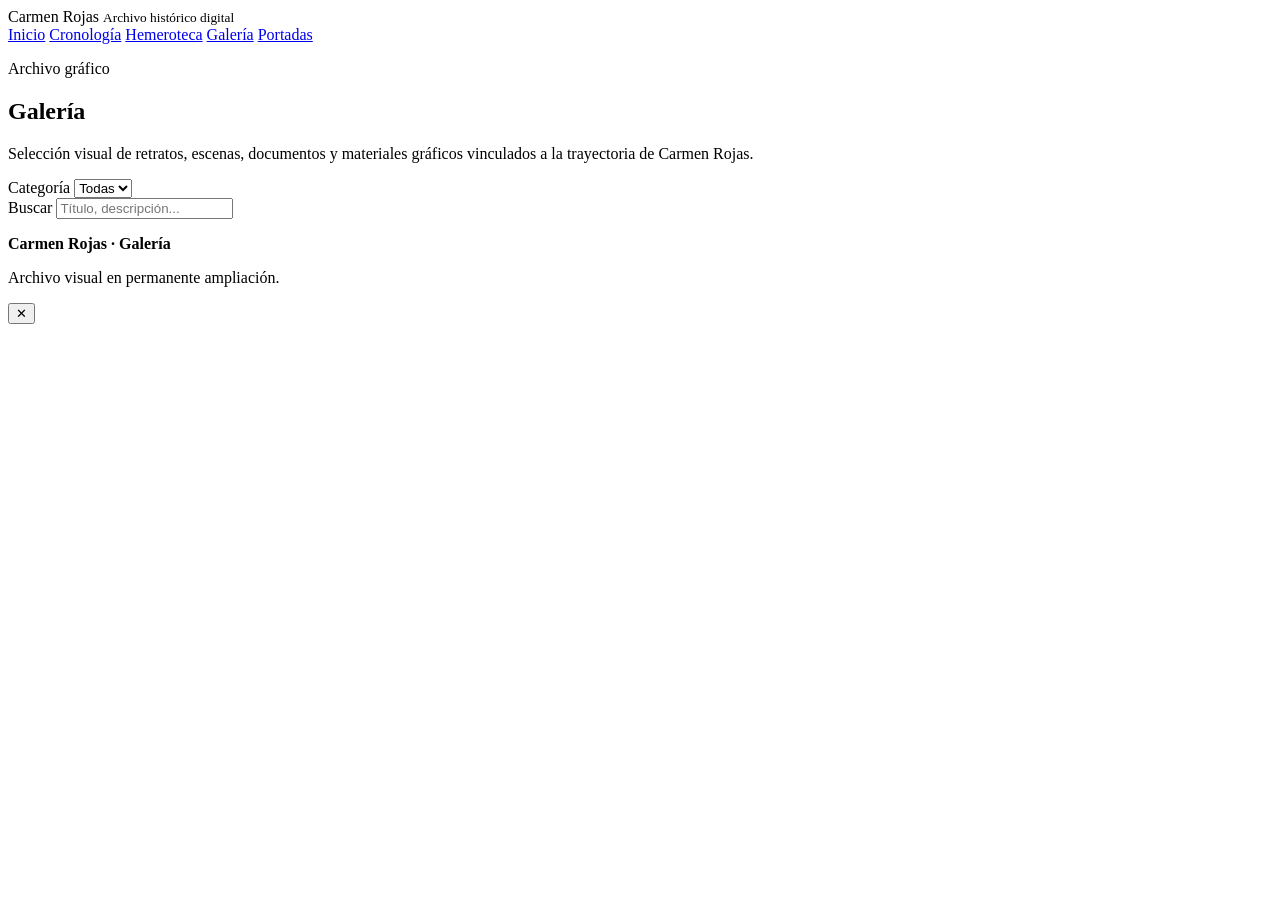
==== galeria.html @ 38654267 "Add files via upload" ====
<!DOCTYPE html>
<html lang="es">
<head>
  <meta charset="UTF-8" />
  <meta name="viewport" content="width=device-width, initial-scale=1.0" />
  <title>Galería | Carmen Rojas</title>
  <link rel="stylesheet" href="css/styles.css" />
</head>
<body>
  <header class="site-header simple-header">
    <div class="topbar solid">
      <div class="brand">
        Carmen Rojas
        <small>Archivo histórico digital</small>
      </div>

      <nav class="nav dark-nav">
        <a href="index.html">Inicio</a>
        <a href="cronologia.html">Cronología</a>
        <a href="hemeroteca.html">Hemeroteca</a>
        <a href="galeria.html">Galería</a>
        <a href="portadas.html" class="active">Portadas</a>
      </nav>
    </div>
  </header>

  <main>
    <section class="section page-hero reveal">
      <div class="section-narrow intro-center">
        <p class="section-tag">Archivo gráfico</p>
        <h1 class="page-title">Galería</h1>
        <p class="lead">
          Selección visual de retratos, escenas, documentos y materiales gráficos
          vinculados a la trayectoria de Carmen Rojas.
        </p>
      </div>
    </section>

    <section class="section reveal">
      <div class="filters-bar">
        <div class="filters-group">
          <label for="galleryCategory">Categoría</label>
          <select id="galleryCategory">
            <option value="all">Todas</option>
          </select>
        </div>

        <div class="filters-group search-group">
          <label for="gallerySearch">Buscar</label>
          <input id="gallerySearch" type="text" placeholder="Título, descripción..." />
        </div>
      </div>

      <div id="galleryGrid" class="gallery-grid"></div>
      <p id="galleryEmpty" class="empty-state" hidden>No hay imágenes que coincidan con la búsqueda.</p>
    </section>
  </main>

  <footer class="site-footer">
    <div class="inner">
      <p><strong>Carmen Rojas · Galería</strong></p>
      <p>Archivo visual en permanente ampliación.</p>
    </div>
  </footer>

  <div id="galleryModal" class="modal" aria-hidden="true">
    <button id="galleryModalClose" class="modal-close" aria-label="Cerrar">✕</button>
    <div class="modal-panel">
      <div class="modal-image">
        <img id="galleryModalImg" src="" alt="" />
      </div>
      <div class="modal-info">
        <span id="galleryModalCategory" class="archive-type"></span>
        <h3 id="galleryModalTitle"></h3>
        <div id="galleryModalMeta" class="meta"></div>
        <p id="galleryModalDescription"></p>
      </div>
    </div>
  </div>

  <script src="js/data.js"></script>
  <script src="js/main.js"></script>
</body>
</html>
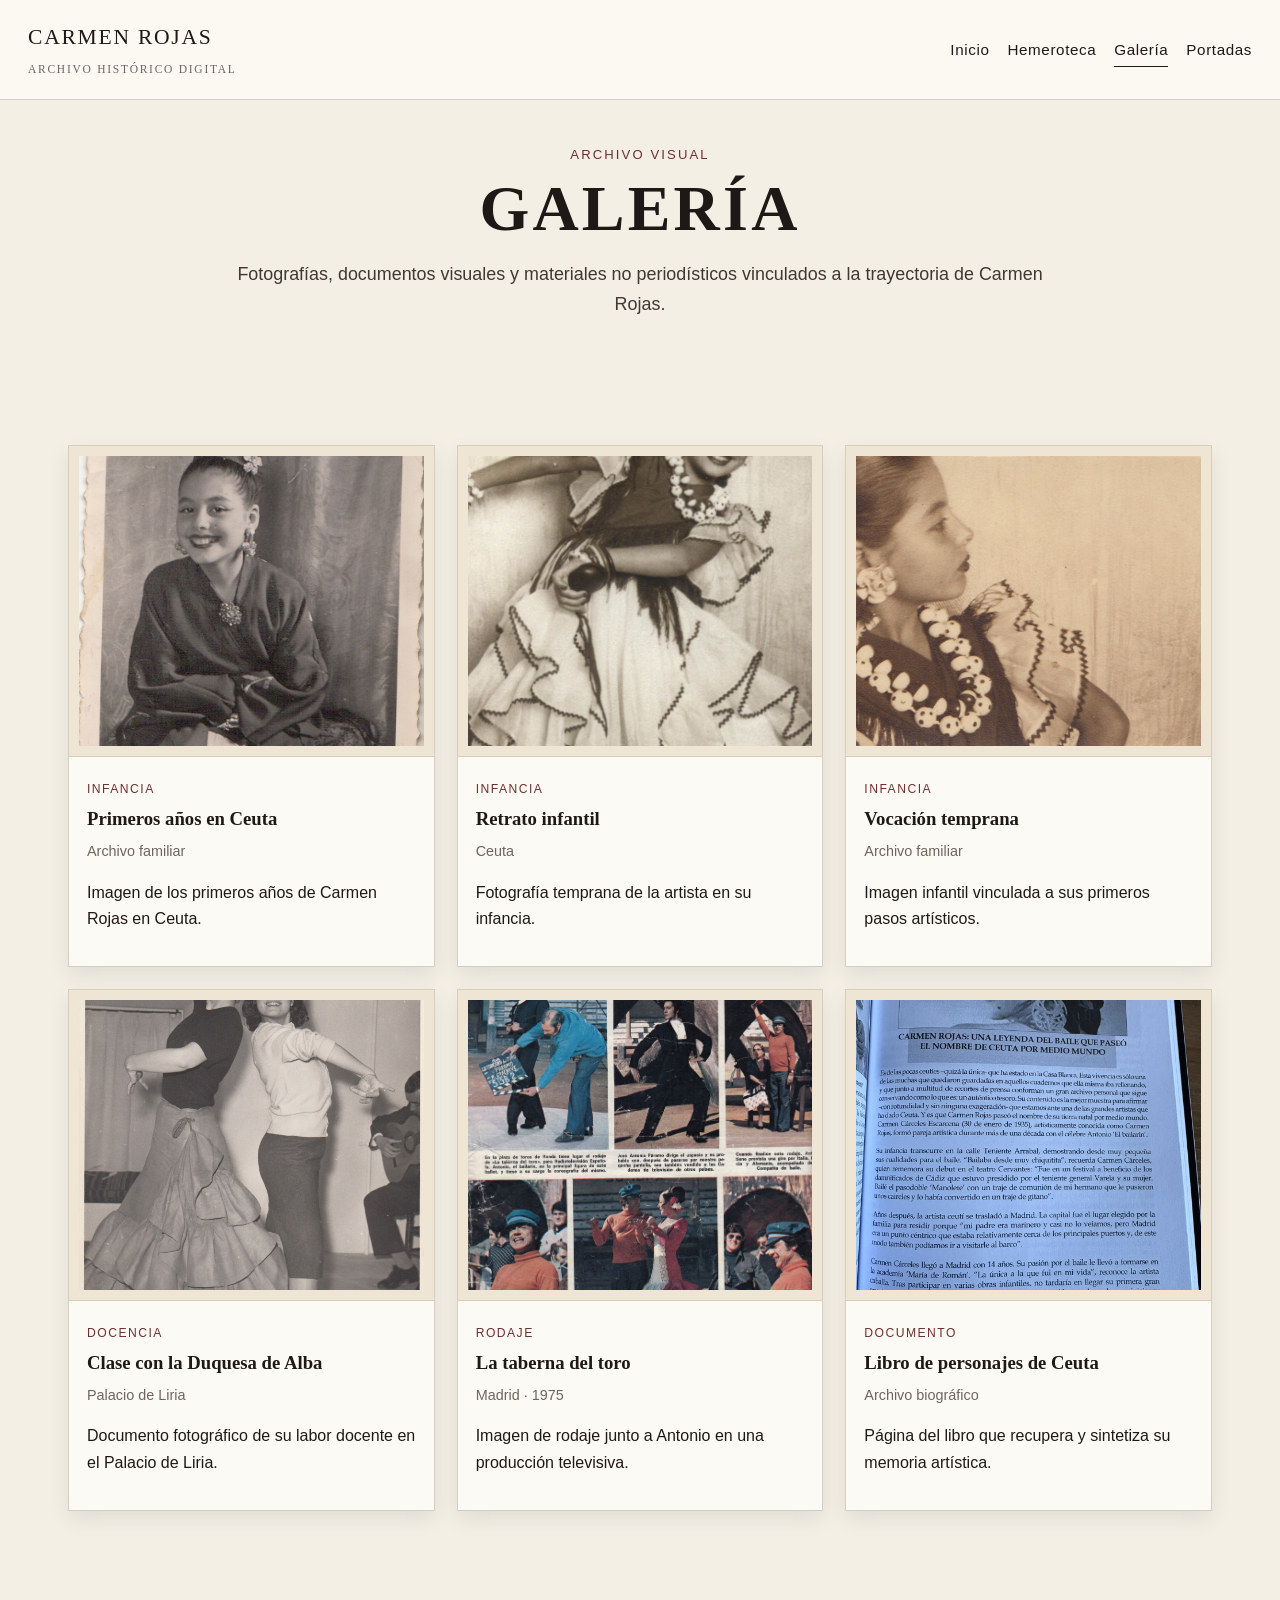
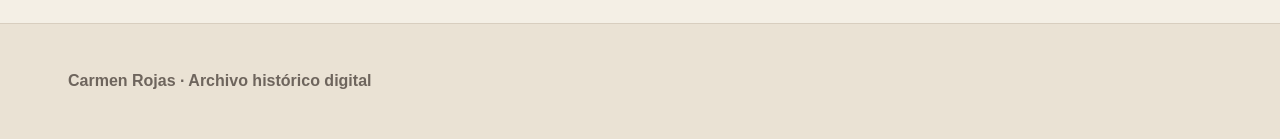
==== commit 247ba386: "Reemplazo de proyecto completo por gran numero de cambios" ====
--- a/galeria.html
+++ b/galeria.html
@@ -1,84 +1 @@
-<!DOCTYPE html>
-<html lang="es">
-<head>
-  <meta charset="UTF-8" />
-  <meta name="viewport" content="width=device-width, initial-scale=1.0" />
-  <title>Galería | Carmen Rojas</title>
-  <link rel="stylesheet" href="css/styles.css" />
-</head>
-<body>
-  <header class="site-header simple-header">
-    <div class="topbar solid">
-      <div class="brand">
-        Carmen Rojas
-        <small>Archivo histórico digital</small>
-      </div>
-
-      <nav class="nav dark-nav">
-        <a href="index.html">Inicio</a>
-        <a href="cronologia.html">Cronología</a>
-        <a href="hemeroteca.html">Hemeroteca</a>
-        <a href="galeria.html">Galería</a>
-        <a href="portadas.html" class="active">Portadas</a>
-      </nav>
-    </div>
-  </header>
-
-  <main>
-    <section class="section page-hero reveal">
-      <div class="section-narrow intro-center">
-        <p class="section-tag">Archivo gráfico</p>
-        <h1 class="page-title">Galería</h1>
-        <p class="lead">
-          Selección visual de retratos, escenas, documentos y materiales gráficos
-          vinculados a la trayectoria de Carmen Rojas.
-        </p>
-      </div>
-    </section>
-
-    <section class="section reveal">
-      <div class="filters-bar">
-        <div class="filters-group">
-          <label for="galleryCategory">Categoría</label>
-          <select id="galleryCategory">
-            <option value="all">Todas</option>
-          </select>
-        </div>
-
-        <div class="filters-group search-group">
-          <label for="gallerySearch">Buscar</label>
-          <input id="gallerySearch" type="text" placeholder="Título, descripción..." />
-        </div>
-      </div>
-
-      <div id="galleryGrid" class="gallery-grid"></div>
-      <p id="galleryEmpty" class="empty-state" hidden>No hay imágenes que coincidan con la búsqueda.</p>
-    </section>
-  </main>
-
-  <footer class="site-footer">
-    <div class="inner">
-      <p><strong>Carmen Rojas · Galería</strong></p>
-      <p>Archivo visual en permanente ampliación.</p>
-    </div>
-  </footer>
-
-  <div id="galleryModal" class="modal" aria-hidden="true">
-    <button id="galleryModalClose" class="modal-close" aria-label="Cerrar">✕</button>
-    <div class="modal-panel">
-      <div class="modal-image">
-        <img id="galleryModalImg" src="" alt="" />
-      </div>
-      <div class="modal-info">
-        <span id="galleryModalCategory" class="archive-type"></span>
-        <h3 id="galleryModalTitle"></h3>
-        <div id="galleryModalMeta" class="meta"></div>
-        <p id="galleryModalDescription"></p>
-      </div>
-    </div>
-  </div>
-
-  <script src="js/data.js"></script>
-  <script src="js/main.js"></script>
-</body>
-</html>
+<!DOCTYPE html><html lang="es"><head><meta charset="UTF-8" /><meta name="viewport" content="width=device-width, initial-scale=1.0" /><title>Galería | Carmen Rojas</title><link rel="stylesheet" href="css/styles.css" /></head><body><header class="site-header simple-header"><div class="topbar solid"><div class="brand">Carmen Rojas<small>Archivo histórico digital</small></div><nav class="nav dark-nav"><a href="index.html">Inicio</a><a href="hemeroteca.html">Hemeroteca</a><a href="galeria.html" class="active">Galería</a><a href="portadas.html">Portadas</a></nav></div></header><main><section class="section page-hero reveal"><div class="section-narrow intro-center"><p class="section-tag">Archivo visual</p><h1 class="page-title">Galería</h1><p class="lead">Fotografías, documentos visuales y materiales no periodísticos vinculados a la trayectoria de Carmen Rojas.</p></div></section><section class="section reveal"><div id="galleryGrid" class="gallery-grid"></div></section></main><footer class="site-footer"><div class="inner"><p><strong>Carmen Rojas · Archivo histórico digital</strong></p></div></footer><script src="js/data.js"></script><script src="js/main.js"></script></body></html>
--- a/css/styles.css
+++ b/css/styles.css
@@ -0,0 +1,715 @@
+:root {
+  --bg: #f4efe5;
+  --paper: #fcfaf5;
+  --paper-2: #efe5d4;
+  --ink: #1e1916;
+  --muted: #6e655d;
+  --line: #d8cebf;
+  --accent: #6f2f2f;
+  --shadow: rgba(0, 0, 0, .08);
+}
+
+* {
+  box-sizing: border-box
+}
+
+html {
+  scroll-behavior: smooth
+}
+
+body {
+  margin: 0;
+  background: var(--bg);
+  color: var(--ink);
+  font-family: Arial, Helvetica, sans-serif;
+  line-height: 1.65
+}
+
+img {
+  max-width: 100%;
+  display: block
+}
+
+a {
+  text-decoration: none
+}
+
+.site-header {
+  position: relative
+}
+
+.topbar {
+  position: absolute;
+  top: 0;
+  left: 0;
+  z-index: 20;
+  width: 100%;
+  padding: 20px 28px;
+  display: flex;
+  justify-content: space-between;
+  align-items: center;
+  gap: 24px;
+  color: #fff
+}
+
+.brand {
+  font-family: Georgia, serif;
+  font-size: 1.35rem;
+  text-transform: uppercase;
+  letter-spacing: .08em
+}
+
+.brand small {
+  display: block;
+  margin-top: 4px;
+  color: rgba(255, 255, 255, .82);
+  font-size: .72rem;
+  letter-spacing: .15em
+}
+
+.nav {
+  display: flex;
+  flex-wrap: wrap;
+  gap: 18px
+}
+
+.nav a {
+  color: #fff;
+  position: relative;
+  font-size: .95rem;
+  letter-spacing: .04em
+}
+
+.nav a::after {
+  content: "";
+  position: absolute;
+  left: 0;
+  bottom: -5px;
+  width: 0;
+  height: 1px;
+  background: currentColor;
+  transition: width .25s ease
+}
+
+.nav a:hover::after,
+.nav a.active::after {
+  width: 100%
+}
+
+.hero {
+  position: relative;
+  min-height: 100vh;
+  display: flex;
+  align-items: center;
+  overflow: hidden
+}
+
+.hero-bg {
+  position: absolute;
+  inset: 0;
+  width: 100%;
+  height: 100%;
+  object-fit: cover
+}
+
+.hero-overlay {
+  position: absolute;
+  inset: 0;
+  background: linear-gradient(to bottom, rgba(8, 8, 8, .38), rgba(8, 8, 8, .46)), linear-gradient(to right, rgba(10, 10, 10, .72), rgba(10, 10, 10, .20));
+  z-index: 1
+}
+
+.hero-content {
+  position: relative;
+  z-index: 2;
+  max-width: 1200px;
+  width: 100%;
+  margin: 0 auto;
+  padding: 120px 28px 80px;
+  color: #fff
+}
+
+.eyebrow {
+  margin: 0 0 14px;
+  text-transform: uppercase;
+  letter-spacing: .18em;
+  font-size: .8rem;
+  color: rgba(255, 255, 255, .82)
+}
+
+.hero h1 {
+  margin: 0;
+  font-family: Georgia, serif;
+  font-size: clamp(3rem, 7vw, 6rem);
+  line-height: .98;
+  text-transform: uppercase;
+  letter-spacing: .05em
+}
+
+.hero-subtitle {
+  margin: 18px 0 10px;
+  font-family: Georgia, serif;
+  font-size: clamp(1.1rem, 2vw, 1.6rem);
+  color: #f1e8dc
+}
+
+.hero-description {
+  max-width: 720px;
+  font-size: 1.05rem;
+  color: rgba(255, 255, 255, .9)
+}
+
+.hero-button {
+  display: inline-block;
+  margin-top: 18px;
+  padding: 12px 18px;
+  background: rgba(255, 255, 255, .12);
+  color: #fff;
+  border: 1px solid rgba(255, 255, 255, .28)
+}
+
+.section {
+  max-width: 1200px;
+  margin: 0 auto;
+  padding: 72px 28px
+}
+
+.section-header {
+  display: flex;
+  justify-content: space-between;
+  align-items: end;
+  gap: 18px;
+  margin-bottom: 28px;
+  border-bottom: 1px solid var(--line);
+  padding-bottom: 14px
+}
+
+.section-narrow {
+  max-width: 860px;
+  margin: 0 auto
+}
+
+.intro-center {
+  text-align: center
+}
+
+.section-tag {
+  margin: 0 0 10px;
+  color: var(--accent);
+  text-transform: uppercase;
+  font-size: .82rem;
+  letter-spacing: .16em
+}
+
+.section-title {
+  margin: 0 0 18px;
+  font-family: Georgia, serif;
+  font-size: clamp(2rem, 4vw, 3rem);
+  line-height: 1.1;
+  text-transform: uppercase;
+  letter-spacing: .04em
+}
+
+.lead {
+  font-size: 1.12rem;
+  color: #403832
+}
+
+.simple-link {
+  color: var(--accent);
+  font-weight: bold;
+  white-space: nowrap
+}
+
+.split-layout {
+  display: grid;
+  grid-template-columns: 1fr 1fr;
+  gap: 34px;
+  align-items: center
+}
+
+.archive-frame {
+  background: var(--paper);
+  border: 1px solid var(--line);
+  padding: 12px;
+  box-shadow: 0 10px 24px var(--shadow)
+}
+
+.caption {
+  margin: 10px 0 0;
+  color: var(--muted);
+  font-size: .9rem;
+  font-style: italic
+}
+
+.quote-block {
+  margin: 24px 0 0;
+  padding: 18px 20px;
+  border-left: 3px solid var(--accent);
+  background: rgba(111, 47, 47, .05);
+  font-family: Georgia, serif;
+  font-size: 1.15rem
+}
+
+.timeline-home,
+.archive-grid,
+.gallery-grid,
+.covers-grid,
+.infancy-grid,
+.audiovisual-grid {
+  display: grid;
+  gap: 22px
+}
+
+.timeline-home {
+  grid-template-columns: 1fr
+}
+
+.timeline-item {
+  display: grid;
+  grid-template-columns: 120px 1fr;
+  gap: 22px;
+  background: var(--paper);
+  border: 1px solid var(--line);
+  padding: 22px;
+  box-shadow: 0 8px 20px var(--shadow)
+}
+
+.timeline-year {
+  font-family: Georgia, serif;
+  font-size: 2rem;
+  color: var(--accent);
+  line-height: 1
+}
+
+.archive-grid,
+.gallery-grid,
+.covers-grid,
+.infancy-grid,
+.audiovisual-grid {
+  grid-template-columns: repeat(3, minmax(0, 1fr))
+}
+
+.archive-card,
+.gallery-card,
+.cover-card,
+.infancy-card,
+.audiovisual-card {
+  background: var(--paper);
+  border: 1px solid var(--line);
+  box-shadow: 0 8px 20px var(--shadow);
+  overflow: hidden;
+  transition: transform .2s ease, box-shadow .2s ease
+}
+
+.archive-card:hover,
+.gallery-card:hover,
+.cover-card:hover,
+.infancy-card:hover,
+.audiovisual-card:hover {
+  transform: translateY(-4px);
+  box-shadow: 0 14px 28px rgba(0, 0, 0, .12)
+}
+
+.archive-thumb,
+.gallery-thumb,
+.infancy-thumb,
+.audiovisual-thumb {
+  background: var(--paper-2);
+  padding: 10px;
+  border-bottom: 1px solid var(--line)
+}
+
+.archive-thumb img,
+.gallery-thumb img,
+.infancy-thumb img,
+.audiovisual-thumb img {
+  width: 100%;
+  height: 290px;
+  object-fit: cover
+}
+
+.archive-content,
+.gallery-content,
+.cover-content,
+.infancy-content,
+.audiovisual-content {
+  padding: 18px
+}
+
+.archive-type,
+.gallery-category,
+.cover-kicker,
+.infancy-category,
+.audiovisual-category {
+  display: inline-block;
+  margin-bottom: 8px;
+  font-size: .76rem;
+  letter-spacing: .12em;
+  text-transform: uppercase;
+  color: var(--accent)
+}
+
+.archive-content h3,
+.gallery-content h3,
+.cover-content h3,
+.infancy-content h3 {
+  margin: 0 0 8px;
+  font-family: Georgia, serif;
+  line-height: 1.3
+}
+
+.archive-meta,
+.gallery-meta,
+.cover-meta,
+.infancy-meta {
+  color: var(--muted);
+  font-size: .9rem;
+  margin-bottom: 10px
+}
+
+.cover-image-wrap,
+.infancy-image-wrap,
+.audiovisual-image-wrap {
+  background: linear-gradient(to bottom, #f4ecdf, #e8dcc7);
+  padding: 18px;
+  border-bottom: 1px solid var(--line)
+}
+
+.cover-image-wrap img,
+.infancy-image-wrap img,
+.audiovisual-image-wrap img {
+  width: 100%;
+  height: 520px;
+  object-fit: contain;
+  background: #fff
+}
+
+.video-section {
+  max-width: none;
+  background: #111;
+  color: #fff;
+  padding: 90px 10%
+}
+
+.video-header {
+  max-width: 1200px;
+  margin: 0 auto 28px;
+  border-bottom: 1px solid rgba(255, 255, 255, .12)
+}
+
+.video-grid {
+  max-width: 1200px;
+  margin: 0 auto;
+  display: grid;
+  grid-template-columns: repeat(3, minmax(0, 1fr));
+  gap: 30px
+}
+
+.video-section .audiovisual-grid {
+  max-width: 1200px;
+  margin: 0 auto
+}
+
+.video-embed {
+  background: #000;
+  border-bottom: 1px solid var(--line)
+}
+
+.video-embed iframe {
+  display: block;
+  width: 100%;
+  aspect-ratio: 16 / 9;
+  border: 0
+}
+
+.video-section .audiovisual-card {
+  background: #f5f1e8;
+  border-color: #2f2f2f
+}
+
+.video-section .audiovisual-content {
+  color: #1f1f1f
+}
+
+.video-section .audiovisual-content h3 {
+  margin: 0 0 10px;
+  color: #171717
+}
+
+.video-section .audiovisual-content a {
+  color: #6e0f1a;
+  font-weight: 600;
+  text-decoration: none
+}
+
+.video-section .audiovisual-content a:hover {
+  text-decoration: underline
+}
+
+.video-link {
+  display: flex;
+  flex-direction: column;
+  color: #fff;
+  background: rgba(255, 255, 255, .03);
+  border: 1px solid #2d2d2d;
+  transition: transform .3s ease, border-color .3s ease
+}
+
+.video-link:hover {
+  transform: translateY(-4px);
+  border-color: #555
+}
+
+.video-thumb {
+  position: relative;
+  width: 100%;
+  aspect-ratio: 16/9;
+  overflow: hidden;
+  background: #000
+}
+
+.video-thumb img {
+  width: 100%;
+  height: 100%;
+  object-fit: cover;
+  filter: grayscale(20%);
+  transition: transform .4s ease
+}
+
+.video-link:hover .video-thumb img {
+  transform: scale(1.05)
+}
+
+.play {
+  position: absolute;
+  top: 50%;
+  left: 50%;
+  transform: translate(-50%, -50%);
+  width: 64px;
+  height: 64px;
+  border-radius: 50%;
+  background: rgba(0, 0, 0, .55);
+  display: flex;
+  align-items: center;
+  justify-content: center;
+  font-size: 26px;
+  color: #fff
+}
+
+.video-info {
+  padding: 18px;
+  margin: 0 0 10px;
+  color: #171717
+}
+
+.video-info h3 {
+  margin: 0 0 10px;
+  font-family: Georgia, serif;
+  font-size: 1.2rem
+}
+
+.video-info p {
+  color: #b9b9b9;
+  margin: 0 0 14px;
+  font-size: .95rem
+}
+
+.source {
+  font-size: .9rem;
+  color: #d6d6d6
+}
+
+.site-footer {
+  margin-top: 40px;
+  border-top: 1px solid var(--line);
+  background: #eae2d4
+}
+
+.site-footer .inner {
+  max-width: 1200px;
+  margin: 0 auto;
+  padding: 28px;
+  color: var(--muted)
+}
+
+.simple-header {
+  background: transparent
+}
+
+.topbar.solid {
+  position: relative;
+  color: var(--ink);
+  background: rgba(252, 250, 245, .92);
+  backdrop-filter: blur(4px);
+  border-bottom: 1px solid var(--line)
+}
+
+.topbar.solid .brand small {
+  color: var(--muted)
+}
+
+.dark-nav a {
+  color: var(--ink)
+}
+
+.page-hero {
+  padding-top: 44px;
+  padding-bottom: 36px
+}
+
+.page-title {
+  margin: 0;
+  font-family: Georgia, serif;
+  font-size: clamp(2.5rem, 5vw, 4rem);
+  line-height: 1.05;
+  text-transform: uppercase;
+  letter-spacing: .05em
+}
+
+.filters-bar {
+  display: grid;
+  grid-template-columns: 180px 180px 1fr;
+  gap: 16px;
+  margin-bottom: 26px;
+  padding: 18px;
+  background: var(--paper);
+  border: 1px solid var(--line);
+  box-shadow: 0 8px 20px var(--shadow)
+}
+
+.filters-group {
+  display: flex;
+  flex-direction: column;
+  gap: 8px
+}
+
+.filters-group label {
+  font-size: .82rem;
+  text-transform: uppercase;
+  letter-spacing: .1em;
+  color: var(--muted)
+}
+
+.filters-group select,
+.filters-group input {
+  width: 100%;
+  padding: 12px 13px;
+  border: 1px solid var(--line);
+  background: #fff;
+  color: var(--ink);
+  font: inherit
+}
+
+.empty-state {
+  margin-top: 18px;
+  padding: 18px;
+  background: var(--paper);
+  border: 1px solid var(--line);
+  color: var(--muted)
+}
+
+.reveal {
+  opacity: 0;
+  transform: translateY(34px);
+  transition: opacity .7s ease, transform .7s ease
+}
+
+.reveal.is-visible {
+  opacity: 1;
+  transform: translateY(0)
+}
+
+.archive-card,
+.gallery-card,
+.cover-card,
+.infancy-card,
+.audiovisual-card {
+  cursor: pointer
+}
+
+.image-dialog {
+  border: 0;
+  padding: 0;
+  width: min(92vw, 1100px);
+  max-height: 92vh;
+  background: transparent
+}
+
+.image-dialog::backdrop {
+  background: rgba(0, 0, 0, .82)
+}
+
+.image-dialog-panel {
+  position: relative;
+  background: #111;
+  border: 1px solid #3d3d3d;
+  box-shadow: 0 18px 48px rgba(0, 0, 0, .45)
+}
+
+.image-dialog-img {
+  width: 100%;
+  max-height: 82vh;
+  object-fit: contain;
+  background: #000
+}
+
+.image-dialog-caption {
+  margin: 0;
+  padding: 12px 18px;
+  color: #f0f0f0;
+  font-size: .95rem;
+  background: #161616
+}
+
+.image-dialog-close {
+  position: absolute;
+  top: 10px;
+  right: 10px;
+  width: 36px;
+  height: 36px;
+  border: 1px solid rgba(255, 255, 255, .35);
+  border-radius: 50%;
+  background: rgba(0, 0, 0, .55);
+  color: #fff;
+  font-size: 1.4rem;
+  line-height: 1;
+  cursor: pointer
+}
+
+@media (max-width:1100px) {
+  .video-grid {
+    grid-template-columns: repeat(2, minmax(0, 1fr))
+  }
+}
+
+@media (max-width:980px) {
+
+  .split-layout,
+  .archive-grid,
+  .gallery-grid,
+  .covers-grid,
+  .infancy-grid,
+  .audiovisual-grid {
+    grid-template-columns: 1fr
+  }
+
+  .timeline-item {
+    grid-template-columns: 1fr
+  }
+
+  .topbar {
+    flex-direction: column;
+    align-items: start
+  }
+
+  .filters-bar {
+    grid-template-columns: 1fr
+  }
+}
+
+@media (max-width:700px) {
+  .video-grid {
+    grid-template-columns: 1fr
+  }
+}
